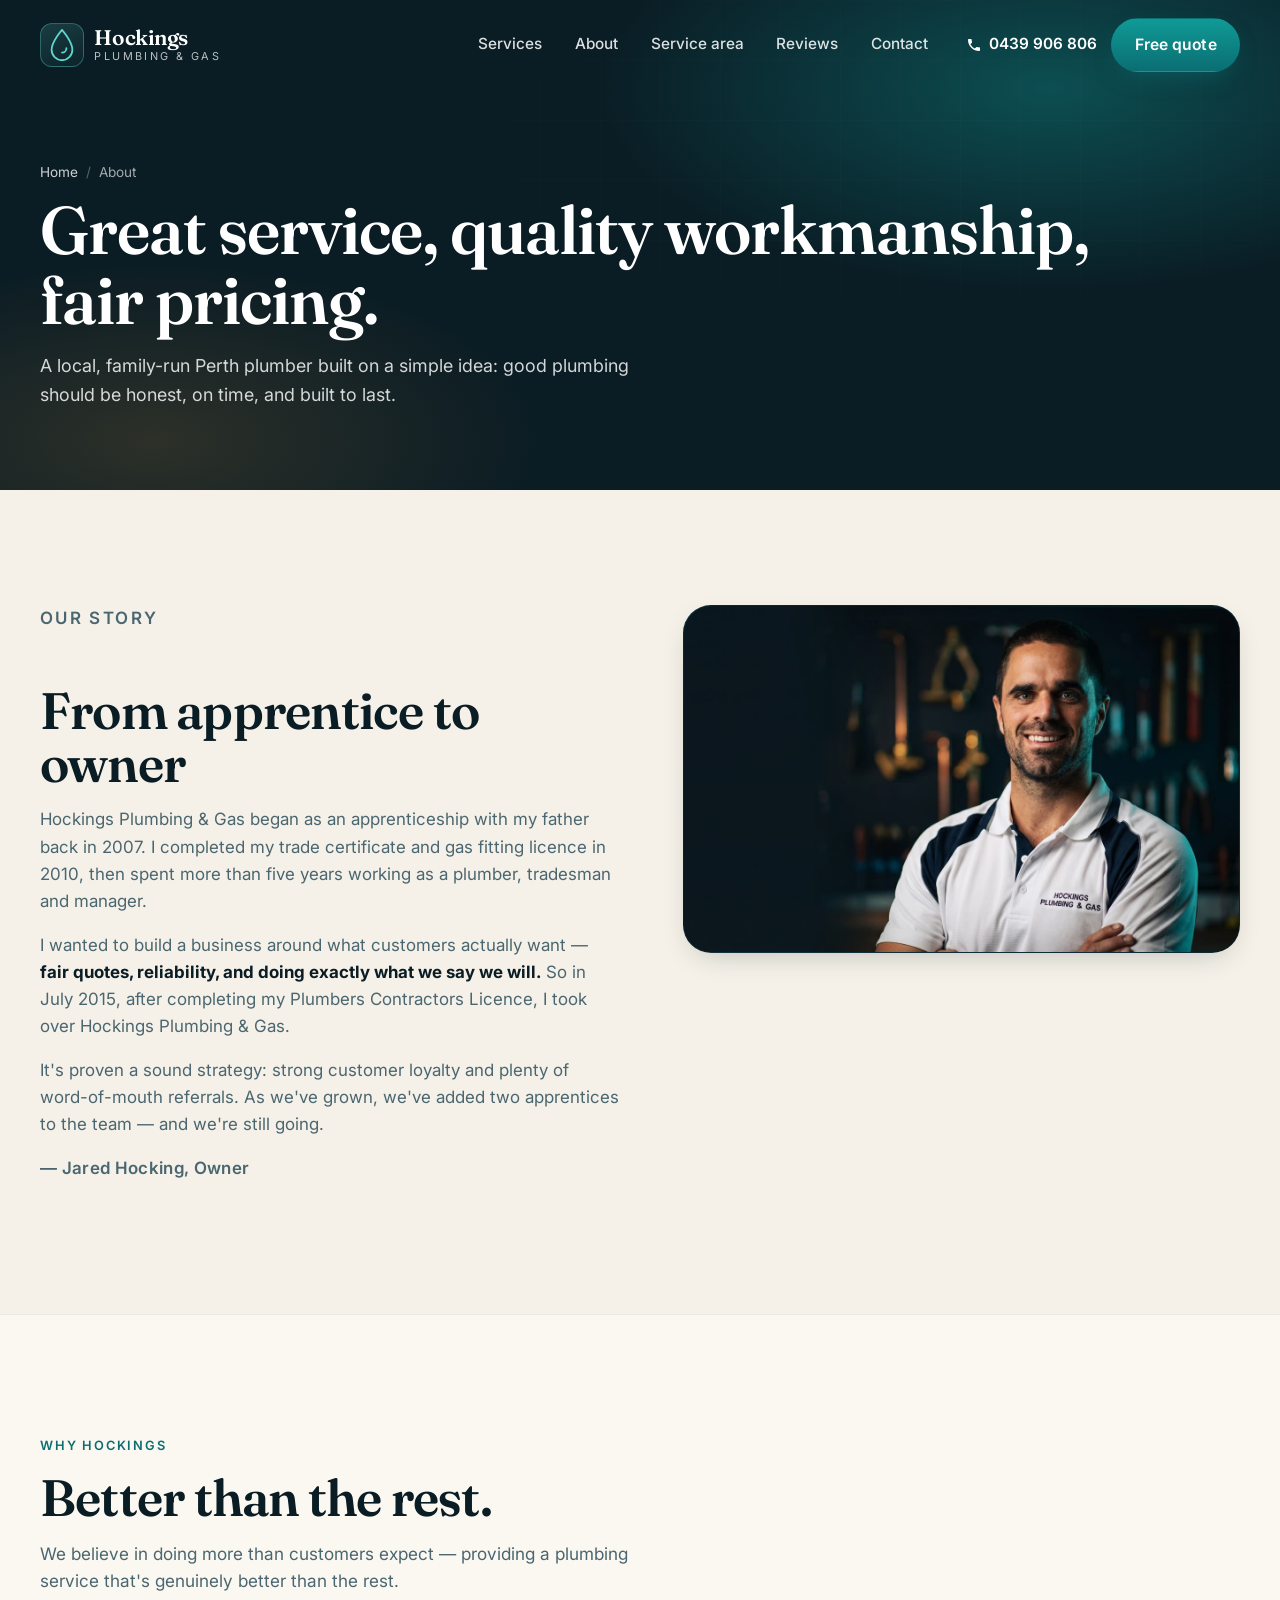
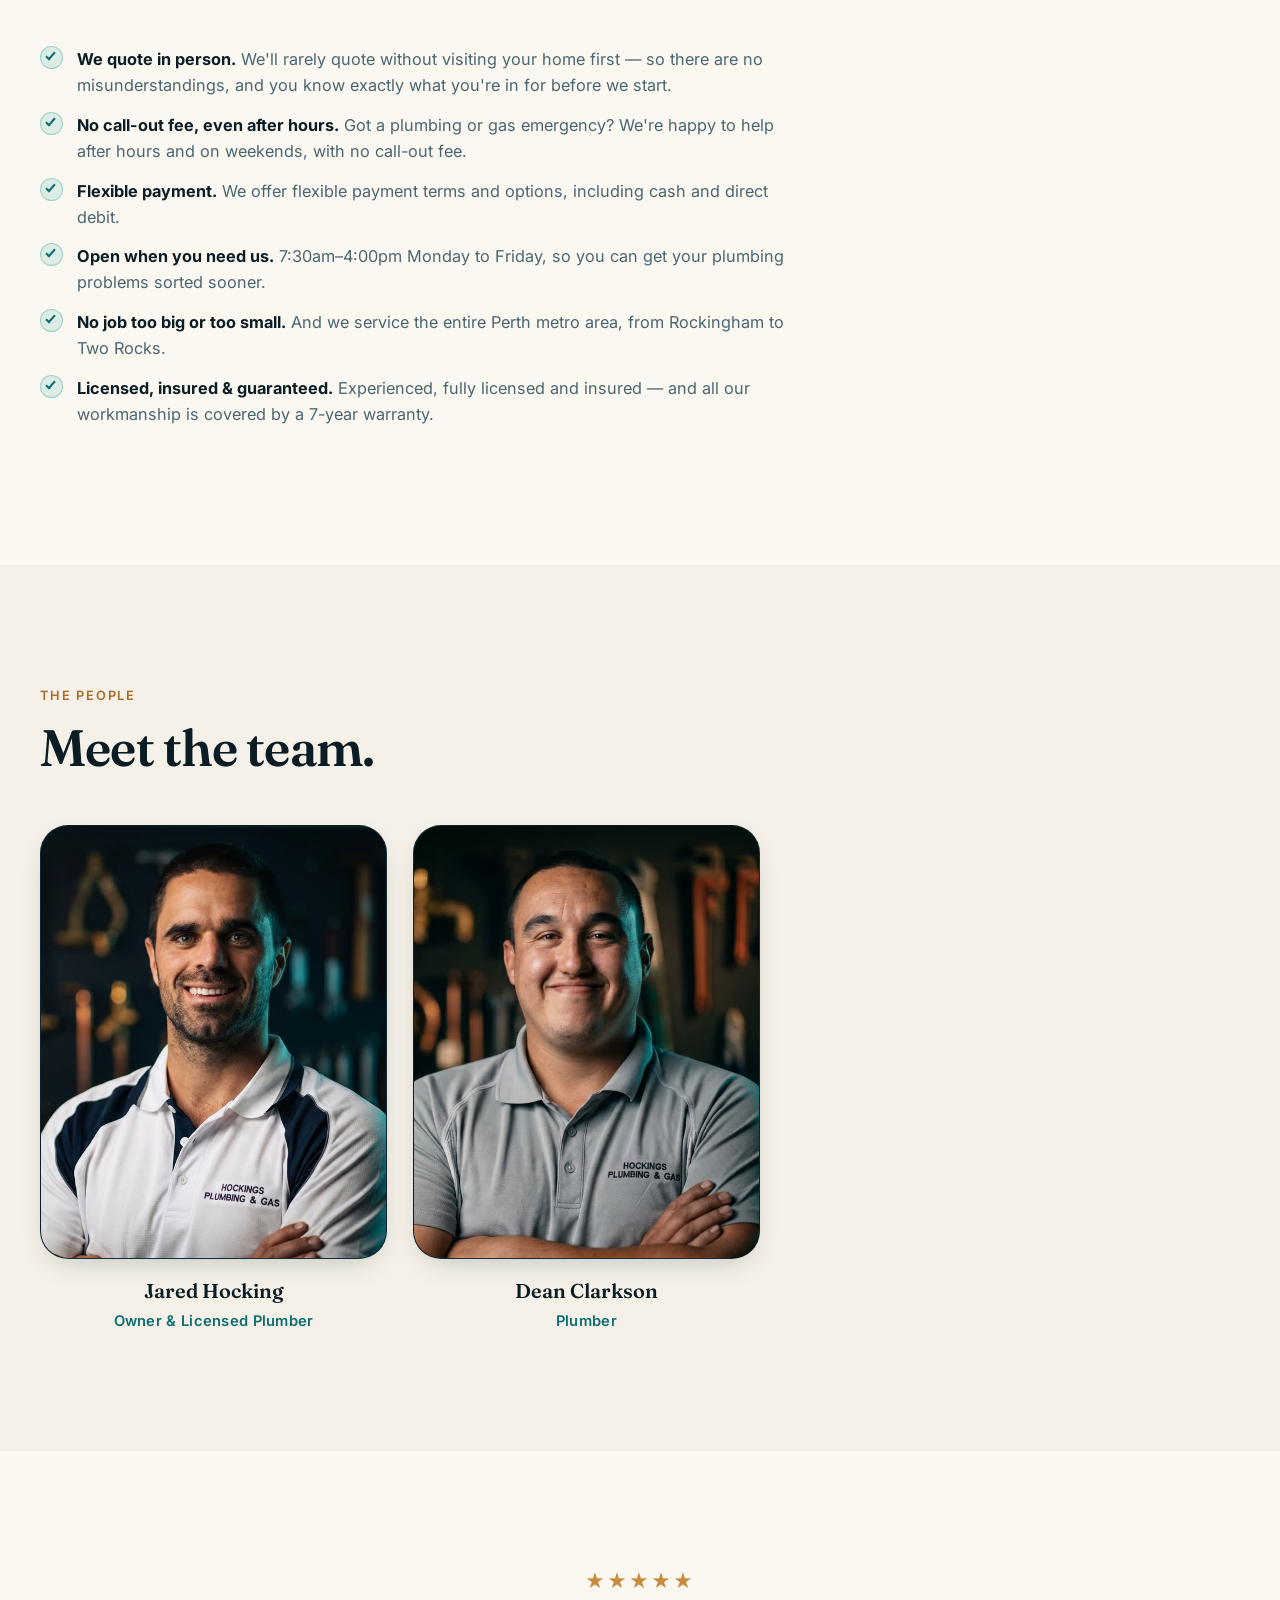
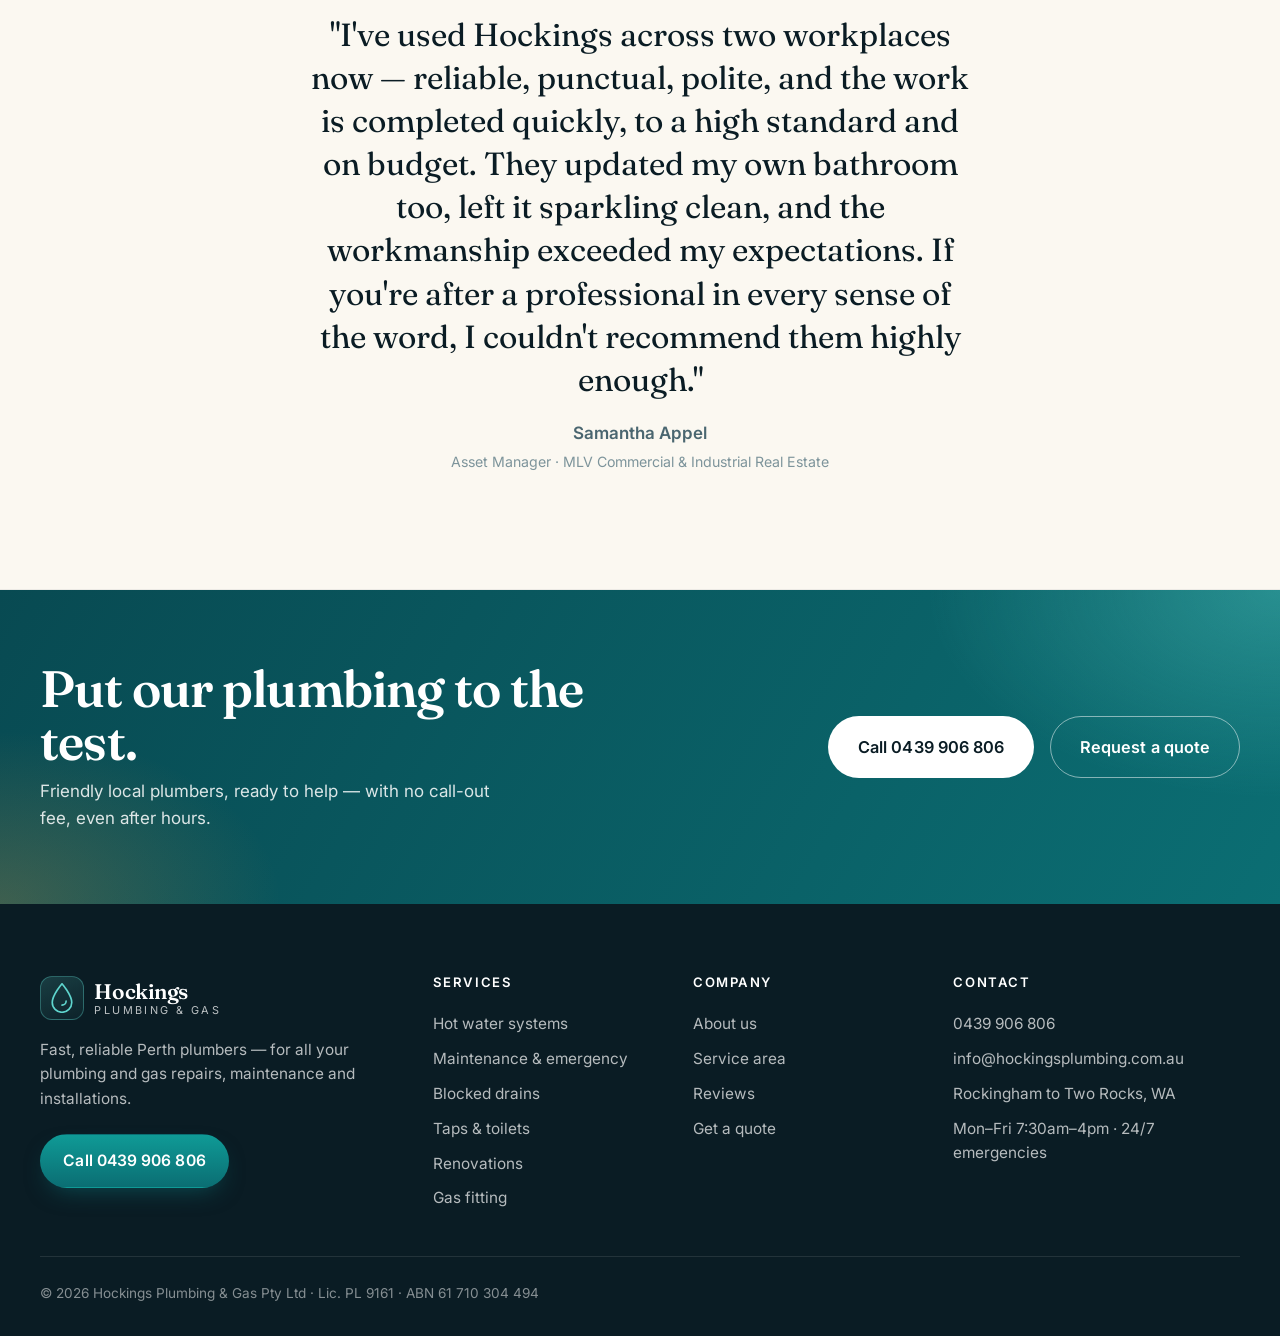
==== about.html @ 45cdb4c6 "Hockings Plumbing & Gas - demo site for client pitch Co-Authored-By: Claude Opus 4.8 (1M context) <n" ====
<!DOCTYPE html>
<html lang="en-AU">
<head>
  <meta charset="UTF-8" />
  <meta name="viewport" content="width=device-width, initial-scale=1.0" />
  <meta name="robots" content="noindex, nofollow" />
  <title>About — Hockings Plumbing &amp; Gas, Perth</title>
  <meta name="description" content="Hockings Plumbing &amp; Gas is a local, family-run Perth plumber. Owner Jared Hocking started as an apprentice in 2007 and took over the business in 2015. Honest, on time, 7-year warranty." />
  <link rel="preconnect" href="https://fonts.googleapis.com" />
  <link rel="preconnect" href="https://fonts.gstatic.com" crossorigin />
  <link href="https://fonts.googleapis.com/css2?family=Fraunces:opsz,wght@9..144,400;9..144,500;9..144,600;9..144,700&family=Inter:wght@400;500;600;700&display=swap" rel="stylesheet" />
  <link rel="stylesheet" href="styles.css" />
</head>
<body>
  <a class="skip-link" href="#main">Skip to content</a>

  <header class="site-header" id="header">
    <div class="container header-inner">
      <a href="index.html" class="brand" aria-label="Hockings Plumbing and Gas — home">
        <span class="brand-mark" aria-hidden="true">
          <svg viewBox="0 0 32 40" width="26" height="32"><path d="M16 1C16 1 3 16 3 26a13 13 0 0 0 26 0C29 16 16 1 16 1Z" fill="none" stroke="currentColor" stroke-width="2.2" stroke-linejoin="round"/><path d="M21.5 24a5.5 5.5 0 0 1-5.5 5.5" fill="none" stroke="currentColor" stroke-width="2.2" stroke-linecap="round"/></svg>
        </span>
        <span class="brand-text"><span class="brand-name">Hockings</span><span class="brand-sub">Plumbing &amp; Gas</span></span>
      </a>
      <nav class="nav" aria-label="Primary">
        <a href="index.html#services">Services</a>
        <a href="about.html">About</a>
        <a href="index.html#area">Service area</a>
        <a href="index.html#reviews">Reviews</a>
        <a href="index.html#contact">Contact</a>
      </nav>
      <div class="header-cta">
        <a class="phone-link" href="tel:+61439906806">
          <svg viewBox="0 0 24 24" width="16" height="16" aria-hidden="true"><path fill="currentColor" d="M6.6 10.8a15.5 15.5 0 0 0 6.6 6.6l2.2-2.2a1 1 0 0 1 1-.25 11.4 11.4 0 0 0 3.6.58 1 1 0 0 1 1 1V20a1 1 0 0 1-1 1A17 17 0 0 1 3 4a1 1 0 0 1 1-1h3.5a1 1 0 0 1 1 1 11.4 11.4 0 0 0 .57 3.6 1 1 0 0 1-.25 1Z"/></svg>
          0439 906 806
        </a>
        <a class="btn btn-primary" href="index.html#contact">Free quote</a>
      </div>
      <button class="nav-toggle" id="navToggle" aria-label="Open menu" aria-expanded="false" aria-controls="mobileNav"><span></span><span></span><span></span></button>
    </div>
    <div class="mobile-nav" id="mobileNav" aria-hidden="true">
      <a href="index.html#services">Services</a>
      <a href="about.html">About</a>
      <a href="index.html#area">Service area</a>
      <a href="index.html#reviews">Reviews</a>
      <a href="index.html#contact">Contact</a>
      <a class="btn btn-primary mobile-quote" href="index.html#contact">Get a free quote</a>
      <a class="phone-link" href="tel:+61439906806">Call 0439 906 806</a>
    </div>
  </header>

  <main id="main">
    <section class="page-hero">
      <div class="container">
        <nav class="breadcrumb" aria-label="Breadcrumb">
          <a href="index.html">Home</a> <i aria-hidden="true">/</i>
          <span>About</span>
        </nav>
        <h1>Great service, quality workmanship, fair&nbsp;pricing.</h1>
        <p>A local, family-run Perth plumber built on a simple idea: good plumbing should be honest, on time, and built to last.</p>
      </div>
    </section>

    <section class="section">
      <div class="container split top">
        <div class="split-copy rich">
          <p class="eyebrow">Our story</p>
          <h2>From apprentice to owner</h2>
          <p>Hockings Plumbing &amp; Gas began as an apprenticeship with my father back in 2007. I completed my trade certificate and gas fitting licence in 2010, then spent more than five years working as a plumber, tradesman and manager.</p>
          <p>I wanted to build a business around what customers actually want — <strong>fair quotes, reliability, and doing exactly what we say we will.</strong> So in July 2015, after completing my Plumbers Contractors Licence, I took over Hockings Plumbing &amp; Gas.</p>
          <p>It's proven a sound strategy: strong customer loyalty and plenty of word-of-mouth referrals. As we've grown, we've added two apprentices to the team — and we're still going.</p>
          <p class="team-role" style="margin-top:.4rem;">— Jared Hocking, Owner</p>
        </div>
        <div class="split-media">
          <div class="photo-frame wide">
            <img class="photo" src="assets/about-jared.jpg" alt="Jared Hocking, owner of Hockings Plumbing and Gas" />
            <div class="photo-ph" aria-hidden="true">
              <svg viewBox="0 0 24 24" width="34" height="34" fill="none" stroke="currentColor" stroke-width="1.4"><rect x="3" y="5" width="18" height="14" rx="2"/><circle cx="8.5" cy="10" r="1.5"/><path d="m21 16-5-5L5 21"/></svg>
              <span>Owner photo</span>
              <code>assets/about-jared.jpg</code>
            </div>
          </div>
        </div>
      </div>
    </section>

    <section class="section tint">
      <div class="container">
        <header class="section-head reveal" data-reveal>
          <p class="eyebrow">Why Hockings</p>
          <h2>Better than the rest.</h2>
          <p class="section-sub">We believe in doing more than customers expect — providing a plumbing service that's genuinely better than the rest.</p>
        </header>
        <ul class="ticks" style="max-width:760px;">
          <li><strong>We quote in person.</strong> We'll rarely quote without visiting your home first — so there are no misunderstandings, and you know exactly what you're in for before we start.</li>
          <li><strong>No call-out fee, even after hours.</strong> Got a plumbing or gas emergency? We're happy to help after hours and on weekends, with no call-out fee.</li>
          <li><strong>Flexible payment.</strong> We offer flexible payment terms and options, including cash and direct debit.</li>
          <li><strong>Open when you need us.</strong> 7:30am–4:00pm Monday to Friday, so you can get your plumbing problems sorted sooner.</li>
          <li><strong>No job too big or too small.</strong> And we service the entire Perth metro area, from Rockingham to Two Rocks.</li>
          <li><strong>Licensed, insured &amp; guaranteed.</strong> Experienced, fully licensed and insured — and all our workmanship is covered by a 7-year warranty.</li>
        </ul>
      </div>
    </section>

    <section class="section">
      <div class="container">
        <header class="section-head reveal" data-reveal>
          <p class="eyebrow eyebrow-dark">The people</p>
          <h2>Meet the team.</h2>
        </header>
        <div class="team-grid">
          <figure class="team-card reveal" data-reveal>
            <div class="photo-frame">
              <img class="photo" src="assets/team-jared.jpg" alt="Jared Hocking, Owner" />
              <div class="photo-ph" aria-hidden="true">
                <svg viewBox="0 0 24 24" width="30" height="30" fill="none" stroke="currentColor" stroke-width="1.4"><circle cx="12" cy="8" r="4"/><path d="M4 21c0-4 4-6 8-6s8 2 8 6"/></svg>
                <code>assets/team-jared.jpg</code>
              </div>
            </div>
            <figcaption>
              <span class="team-name">Jared Hocking</span><br />
              <span class="team-role">Owner &amp; Licensed Plumber</span>
            </figcaption>
          </figure>
          <figure class="team-card reveal" data-reveal>
            <div class="photo-frame">
              <img class="photo" src="assets/team-dean.jpg" alt="Dean Clarkson, Plumber" />
              <div class="photo-ph" aria-hidden="true">
                <svg viewBox="0 0 24 24" width="30" height="30" fill="none" stroke="currentColor" stroke-width="1.4"><circle cx="12" cy="8" r="4"/><path d="M4 21c0-4 4-6 8-6s8 2 8 6"/></svg>
                <code>assets/team-dean.jpg</code>
              </div>
            </div>
            <figcaption>
              <span class="team-name">Dean Clarkson</span><br />
              <span class="team-role">Plumber</span>
            </figcaption>
          </figure>
        </div>
      </div>
    </section>

    <section class="section tint">
      <div class="container">
        <div class="pullquote reveal" data-reveal>
          <span class="stars" aria-hidden="true">★★★★★</span>
          <p>"I've used Hockings across two workplaces now — reliable, punctual, polite, and the work is completed quickly, to a high standard and on budget. They updated my own bathroom too, left it sparkling clean, and the workmanship exceeded my expectations. If you're after a professional in every sense of the word, I couldn't recommend them highly enough."</p>
          <footer>Samantha Appel<small>Asset Manager · MLV Commercial &amp; Industrial Real Estate</small></footer>
        </div>
      </div>
    </section>

    <section class="cta-band" aria-label="Get in touch">
      <div class="container cta-inner">
        <div>
          <h2 class="reveal" data-reveal>Put our plumbing to the test.</h2>
          <p class="reveal" data-reveal>Friendly local plumbers, ready to help — with no call-out fee, even after hours.</p>
        </div>
        <div class="cta-actions reveal" data-reveal>
          <a class="btn btn-light btn-lg" href="tel:+61439906806">Call 0439 906 806</a>
          <a class="btn btn-outline-light btn-lg" href="index.html#contact">Request a quote</a>
        </div>
      </div>
    </section>
  </main>

  <footer class="site-footer">
    <div class="container footer-grid">
      <div class="footer-brand">
        <a href="index.html" class="brand brand-footer" aria-label="Hockings Plumbing and Gas">
          <span class="brand-mark" aria-hidden="true"><svg viewBox="0 0 32 40" width="24" height="30"><path d="M16 1C16 1 3 16 3 26a13 13 0 0 0 26 0C29 16 16 1 16 1Z" fill="none" stroke="currentColor" stroke-width="2.2" stroke-linejoin="round"/><path d="M21.5 24a5.5 5.5 0 0 1-5.5 5.5" fill="none" stroke="currentColor" stroke-width="2.2" stroke-linecap="round"/></svg></span>
          <span class="brand-text"><span class="brand-name">Hockings</span><span class="brand-sub">Plumbing &amp; Gas</span></span>
        </a>
        <p class="footer-tag">Fast, reliable Perth plumbers — for all your plumbing and gas repairs, maintenance and installations.</p>
        <a class="btn btn-primary" href="tel:+61439906806">Call 0439 906 806</a>
      </div>
      <div class="footer-col">
        <h4>Services</h4>
        <a href="hot-water.html">Hot water systems</a>
        <a href="maintenance-emergency.html">Maintenance &amp; emergency</a>
        <a href="drains.html">Blocked drains</a>
        <a href="taps-toilets.html">Taps &amp; toilets</a>
        <a href="renovations.html">Renovations</a>
        <a href="gas-fitting.html">Gas fitting</a>
      </div>
      <div class="footer-col">
        <h4>Company</h4>
        <a href="about.html">About us</a>
        <a href="index.html#area">Service area</a>
        <a href="index.html#reviews">Reviews</a>
        <a href="index.html#contact">Get a quote</a>
      </div>
      <div class="footer-col footer-contact">
        <h4>Contact</h4>
        <a href="tel:+61439906806">0439 906 806</a>
        <a href="mailto:info@hockingsplumbing.com.au">info@hockingsplumbing.com.au</a>
        <span>Rockingham to Two Rocks, WA</span>
        <span>Mon–Fri 7:30am–4pm · 24/7 emergencies</span>
      </div>
    </div>
    <div class="container footer-bottom">
      <span>© <span id="year">2026</span> Hockings Plumbing &amp; Gas Pty Ltd · Lic. PL 9161 · ABN 61 710 304 494</span>    </div>
  </footer>

  <a class="fab-call" href="tel:+61439906806" aria-label="Call Hockings Plumbing">
    <svg viewBox="0 0 24 24" width="22" height="22" aria-hidden="true"><path fill="currentColor" d="M6.6 10.8a15.5 15.5 0 0 0 6.6 6.6l2.2-2.2a1 1 0 0 1 1-.25 11.4 11.4 0 0 0 3.6.58 1 1 0 0 1 1 1V20a1 1 0 0 1-1 1A17 17 0 0 1 3 4a1 1 0 0 1 1-1h3.5a1 1 0 0 1 1 1 11.4 11.4 0 0 0 .57 3.6 1 1 0 0 1-.25 1Z"/></svg>
  </a>

  <script src="script.js"></script>
</body>
</html>
---- styles.css ----
/* =========================================================
   Hockings Plumbing & Gas — concept site
   Palette: deep teal (water) + warm copper (gas/warmth) on warm paper
   ========================================================= */

:root {
  /* colour */
  --ink:        #0a1c24;
  --ink-soft:   #0f2a35;
  --ink-2:      #123542;
  --paper:      #f5f1e8;
  --paper-2:    #fbf8f1;
  --white:      #ffffff;

  --teal:       #0f9a96;
  --teal-deep:  #0b6e73;
  --teal-dark:  #084a52;
  --aqua:       #5fd6ce;
  --aqua-soft:  #a8ece5;

  --copper:     #c98b3c;
  --copper-deep:#a86c28;
  --copper-soft:#e7c08a;

  --text:       #16323c;
  --text-soft:  #4a6670;
  --text-faint: #7d949b;
  --line:       rgba(10, 28, 36, 0.10);
  --line-soft:  rgba(10, 28, 36, 0.06);

  /* type */
  --display: "Fraunces", Georgia, "Times New Roman", serif;
  --sans: "Inter", system-ui, -apple-system, "Segoe UI", Roboto, sans-serif;

  /* layout */
  --container: 1200px;
  --radius: 18px;
  --radius-lg: 28px;
  --radius-sm: 12px;

  /* shadows */
  --shadow-sm: 0 1px 2px rgba(10,28,36,.06), 0 4px 14px rgba(10,28,36,.05);
  --shadow:    0 10px 30px -12px rgba(10,28,36,.28);
  --shadow-lg: 0 30px 70px -28px rgba(10,28,36,.45);

  --ease: cubic-bezier(.22, 1, .36, 1);
}

/* ---------- reset ---------- */
*,*::before,*::after { box-sizing: border-box; }
* { margin: 0; }
html { scroll-behavior: smooth; -webkit-text-size-adjust: 100%; }
@media (prefers-reduced-motion: reduce) {
  html { scroll-behavior: auto; }
  *,*::before,*::after { animation-duration: .001ms !important; animation-iteration-count: 1 !important; transition-duration: .001ms !important; }
}

body {
  font-family: var(--sans);
  color: var(--text);
  background: var(--paper);
  line-height: 1.6;
  font-size: 17px;
  -webkit-font-smoothing: antialiased;
  text-rendering: optimizeLegibility;
  overflow-x: hidden;
}

img, svg, video { display: block; max-width: 100%; }
a { color: inherit; text-decoration: none; }
button { font: inherit; cursor: pointer; }
ul, ol { list-style: none; padding: 0; }

.container { width: min(100% - 2.5rem, var(--container)); margin-inline: auto; }

/* ---------- typography ---------- */
h1, h2, h3, h4 { font-family: var(--display); font-weight: 600; line-height: 1.04; letter-spacing: -0.015em; color: var(--ink); }
h1 { font-size: clamp(2.6rem, 6.4vw, 5rem); font-weight: 600; }
h2 { font-size: clamp(2rem, 4vw, 3.2rem); }
h3 { font-size: 1.3rem; letter-spacing: -.01em; }

.accent { color: var(--teal-deep); font-style: italic; }
.eyebrow {
  display: inline-flex; align-items: center; gap: .55rem;
  font-family: var(--sans); font-weight: 600; font-size: .8rem;
  letter-spacing: .14em; text-transform: uppercase;
  color: var(--teal-deep);
}
.eyebrow-dark { color: var(--copper-deep); }

.section-sub { color: var(--text-soft); font-size: 1.075rem; max-width: 56ch; }

.skip-link {
  position: absolute; left: -999px; top: 0; z-index: 200;
  background: var(--ink); color: #fff; padding: .7rem 1.1rem; border-radius: 0 0 10px 0;
}
.skip-link:focus { left: 0; }

/* ---------- buttons ---------- */
.btn {
  --btn-bg: var(--teal-deep);
  display: inline-flex; align-items: center; justify-content: center; gap: .55rem;
  padding: .85rem 1.4rem; border-radius: 999px;
  font-weight: 600; font-size: .98rem; letter-spacing: .005em;
  border: 1px solid transparent; cursor: pointer;
  transition: transform .35s var(--ease), box-shadow .35s var(--ease), background .25s, color .25s;
  white-space: nowrap;
}
.btn svg { transition: transform .35s var(--ease); }
.btn-lg { padding: 1.05rem 1.8rem; font-size: 1.02rem; }
.btn-block { width: 100%; }

.btn-primary {
  background: linear-gradient(180deg, var(--teal) 0%, var(--teal-deep) 100%);
  color: #fff; box-shadow: 0 10px 24px -10px rgba(11,110,115,.65);
}
.btn-primary:hover { transform: translateY(-2px); box-shadow: 0 18px 32px -12px rgba(11,110,115,.7); }
.btn-primary:hover svg { transform: translateX(3px); }

.btn-ghost { background: rgba(255,255,255,.08); color: #fff; border-color: rgba(255,255,255,.28); backdrop-filter: blur(8px); }
.btn-ghost:hover { background: rgba(255,255,255,.16); transform: translateY(-2px); }

.btn-light { background: #fff; color: var(--ink); }
.btn-light:hover { transform: translateY(-2px); box-shadow: var(--shadow); }
.btn-outline-light { background: transparent; color: #fff; border-color: rgba(255,255,255,.5); }
.btn-outline-light:hover { background: rgba(255,255,255,.12); transform: translateY(-2px); }

.btn-text { background: transparent; color: var(--teal-deep); padding-inline: .4rem; }
.btn-text:hover { color: var(--ink); }

/* ===================== HEADER ===================== */
.site-header {
  position: fixed; inset: 0 0 auto 0; z-index: 100;
  padding: 1.1rem 0;
  transition: padding .4s var(--ease), background .4s var(--ease), box-shadow .4s var(--ease), border-color .4s;
  border-bottom: 1px solid transparent;
}
.site-header.scrolled {
  padding: .6rem 0;
  background: rgba(245,241,232,.82);
  backdrop-filter: saturate(160%) blur(14px);
  box-shadow: 0 1px 0 rgba(10,28,36,.06), 0 12px 30px -20px rgba(10,28,36,.4);
  border-bottom-color: var(--line-soft);
}
.header-inner { display: flex; align-items: center; gap: 1.5rem; }

.brand { display: inline-flex; align-items: center; gap: .65rem; color: #fff; }
.scrolled .brand, .area .brand, .reviews .brand { color: var(--ink); }
.site-header:not(.scrolled) .brand { color: #fff; }
.brand-mark {
  display: grid; place-items: center; width: 44px; height: 44px;
  border-radius: 12px; color: var(--aqua);
  background: linear-gradient(160deg, rgba(95,214,206,.18), rgba(95,214,206,.04));
  border: 1px solid rgba(95,214,206,.35);
}
.scrolled .brand-mark { color: var(--teal-deep); background: linear-gradient(160deg, rgba(15,154,150,.14), rgba(15,154,150,.03)); border-color: rgba(15,154,150,.3); }
.brand-text { display: flex; flex-direction: column; line-height: 1; }
.brand-name { font-family: var(--display); font-weight: 600; font-size: 1.32rem; letter-spacing: -.02em; }
.brand-sub { font-size: .68rem; letter-spacing: .22em; text-transform: uppercase; opacity: .72; margin-top: .18rem; }

.nav { display: flex; gap: .35rem; margin-left: auto; }
.nav a {
  position: relative; padding: .5rem .85rem; border-radius: 999px;
  font-weight: 500; font-size: .96rem; color: rgba(255,255,255,.86);
  transition: color .25s, background .25s;
}
.scrolled .nav a { color: var(--text-soft); }
.nav a:hover { color: #fff; background: rgba(255,255,255,.1); }
.scrolled .nav a:hover { color: var(--ink); background: rgba(10,28,36,.05); }

.header-cta { display: flex; align-items: center; gap: .9rem; }
.phone-link {
  display: inline-flex; align-items: center; gap: .45rem;
  font-weight: 600; font-size: .96rem; color: #fff;
}
.scrolled .phone-link { color: var(--ink); }
.phone-link:hover { color: var(--aqua); }
.scrolled .phone-link:hover { color: var(--teal-deep); }

/* mobile nav */
.nav-toggle { display: none; flex-direction: column; gap: 5px; background: none; border: 0; padding: 8px; }
.nav-toggle span { width: 26px; height: 2px; background: #fff; border-radius: 2px; transition: transform .3s var(--ease), opacity .3s; }
.scrolled .nav-toggle span { background: var(--ink); }
.nav-toggle[aria-expanded="true"] span:nth-child(1) { transform: translateY(7px) rotate(45deg); }
.nav-toggle[aria-expanded="true"] span:nth-child(2) { opacity: 0; }
.nav-toggle[aria-expanded="true"] span:nth-child(3) { transform: translateY(-7px) rotate(-45deg); }

.mobile-nav {
  position: fixed; inset: 0 0 auto 0; top: 100%; z-index: 99;
  background: var(--paper-2); padding: 1.2rem 1.25rem 2rem;
  display: flex; flex-direction: column; gap: .35rem;
  transform: translateY(-12px); opacity: 0; visibility: hidden;
  box-shadow: var(--shadow); border-bottom: 1px solid var(--line);
  transition: opacity .3s var(--ease), transform .3s var(--ease), visibility .3s;
}
.mobile-nav.open { opacity: 1; visibility: visible; transform: translateY(0); }
.mobile-nav a { padding: .85rem .4rem; font-weight: 600; font-size: 1.1rem; border-bottom: 1px solid var(--line-soft); }
.mobile-nav .mobile-quote { margin-top: .8rem; border-bottom: 0; color: #fff; }
.mobile-nav .phone-link { color: var(--teal-deep); border-bottom: 0; }

/* ===================== HERO ===================== */
.hero {
  position: relative; min-height: 100svh; display: flex; align-items: flex-end;
  padding: 8rem 0 4.5rem; overflow: hidden; isolation: isolate;
  background: var(--ink);
}
.hero-media { position: absolute; inset: 0; z-index: -2; }
.hero-video { position: absolute; inset: 0; width: 100%; height: 100%; object-fit: cover; opacity: 0; transition: opacity .8s ease; }

/* once the real video loads, reveal it and fade out the decorative fallback */
.hero-media.has-video .hero-video { opacity: 1; }
.hero-media.has-video .hero-aurora,
.hero-media.has-video .hero-grid,
.hero-media.has-video .bubbles { opacity: 0; transition: opacity .8s ease; pointer-events: none; }

/* animated aurora water background (fallback until 3D video added) */
.hero-aurora {
  position: absolute; inset: -20%;
  background:
    radial-gradient(50% 55% at 18% 28%, rgba(15,154,150,.55), transparent 60%),
    radial-gradient(45% 50% at 82% 22%, rgba(95,214,206,.32), transparent 60%),
    radial-gradient(60% 60% at 70% 85%, rgba(201,139,60,.22), transparent 60%),
    radial-gradient(50% 60% at 30% 80%, rgba(8,74,82,.85), transparent 70%);
  filter: blur(20px) saturate(120%);
  animation: aurora 18s ease-in-out infinite alternate;
}
@keyframes aurora {
  0%   { transform: translate3d(0,0,0) scale(1); }
  50%  { transform: translate3d(2%, -2%, 0) scale(1.08); }
  100% { transform: translate3d(-2%, 2%, 0) scale(1.04); }
}
.hero-grid {
  position: absolute; inset: 0; opacity: .25;
  background-image:
    linear-gradient(rgba(255,255,255,.06) 1px, transparent 1px),
    linear-gradient(90deg, rgba(255,255,255,.06) 1px, transparent 1px);
  background-size: 64px 64px;
  mask-image: radial-gradient(70% 70% at 50% 40%, #000 30%, transparent 80%);
}
/* scrim: dark at lower-left where the text sits, clear top-right so the video reads */
.hero-scrim {
  position: absolute; inset: 0; z-index: -1;
  background:
    linear-gradient(90deg, rgba(7,20,26,.9) 0%, rgba(7,20,26,.55) 30%, rgba(7,20,26,.08) 58%, rgba(7,20,26,0) 100%),
    linear-gradient(0deg, rgba(7,20,26,.92) 0%, rgba(7,20,26,.3) 38%, rgba(7,20,26,0) 72%);
}

/* floating bubbles */
.bubbles { position: absolute; inset: 0; overflow: hidden; }
.bubbles span {
  position: absolute; bottom: -8%;
  width: 14px; height: 14px; border-radius: 50%;
  background: radial-gradient(circle at 30% 30%, rgba(255,255,255,.5), rgba(168,236,229,.12));
  border: 1px solid rgba(255,255,255,.15);
  animation: rise linear infinite;
}
.bubbles span:nth-child(1){ left:8%;  width:10px;height:10px; animation-duration:16s; animation-delay:0s; }
.bubbles span:nth-child(2){ left:20%; width:22px;height:22px; animation-duration:22s; animation-delay:3s; }
.bubbles span:nth-child(3){ left:33%; width:8px; height:8px;  animation-duration:14s; animation-delay:6s; }
.bubbles span:nth-child(4){ left:46%; width:16px;height:16px; animation-duration:20s; animation-delay:1s; }
.bubbles span:nth-child(5){ left:58%; width:11px;height:11px; animation-duration:18s; animation-delay:5s; }
.bubbles span:nth-child(6){ left:67%; width:26px;height:26px; animation-duration:26s; animation-delay:2s; }
.bubbles span:nth-child(7){ left:76%; width:9px; height:9px;  animation-duration:15s; animation-delay:7s; }
.bubbles span:nth-child(8){ left:85%; width:18px;height:18px; animation-duration:21s; animation-delay:4s; }
.bubbles span:nth-child(9){ left:92%; width:12px;height:12px; animation-duration:17s; animation-delay:9s; }
.bubbles span:nth-child(10){left:50%; width:7px; height:7px;  animation-duration:13s; animation-delay:8s; }
@keyframes rise {
  0%   { transform: translateY(0) translateX(0); opacity: 0; }
  10%  { opacity: .8; }
  90%  { opacity: .5; }
  100% { transform: translateY(-112vh) translateX(28px); opacity: 0; }
}

.hero-inner {
  position: relative; display: block;
  width: min(100% - 2.5rem, var(--container)); margin-inline: auto;
}
.hero-copy { color: #fff; max-width: 44ch; }
.hero .eyebrow { color: var(--aqua); }
.hero h1 { color: #fff; margin: 1.1rem 0 1.4rem; font-size: clamp(3rem, 8vw, 6rem); }
.hero-accent {
  background: linear-gradient(92deg, var(--aqua) 8%, var(--copper-soft) 92%);
  -webkit-background-clip: text; background-clip: text;
  -webkit-text-fill-color: transparent; color: transparent;
}
.hero h1 .ink-underline { position: relative; white-space: nowrap; }
.hero h1 .ink-underline::after {
  content: ""; position: absolute; left: 0; right: 0; bottom: .08em; height: .16em;
  background: linear-gradient(90deg, var(--aqua), var(--copper-soft));
  border-radius: 2px; transform: scaleX(0); transform-origin: left; animation: underline 1s var(--ease) .6s forwards;
}
@keyframes underline { to { transform: scaleX(1); } }
.hero-lede { color: rgba(255,255,255,.82); font-size: 1.12rem; max-width: 46ch; }

.hero-actions { display: flex; flex-wrap: wrap; gap: .9rem; margin: 2rem 0 1.8rem; }
.hero-trust { display: flex; flex-wrap: wrap; gap: 1.6rem; color: rgba(255,255,255,.78); font-size: .92rem; }
.hero-trust li strong { color: #fff; font-family: var(--display); font-size: 1.15rem; margin-right: .25rem; }
.hero-trust li { position: relative; }
.hero-trust li:not(:last-child)::after { content: ""; position: absolute; right: -.85rem; top: 50%; width: 1px; height: 60%; background: rgba(255,255,255,.2); transform: translateY(-50%); }

.pulse-dot { width: 9px; height: 9px; border-radius: 50%; background: var(--aqua); box-shadow: 0 0 0 0 rgba(95,214,206,.7); animation: pulse 2s infinite; }
@keyframes pulse { 0%{box-shadow:0 0 0 0 rgba(95,214,206,.6);} 70%{box-shadow:0 0 0 10px rgba(95,214,206,0);} 100%{box-shadow:0 0 0 0 rgba(95,214,206,0);} }

/* glass availability card */
.hero-card {
  background: rgba(255,255,255,.09); border: 1px solid rgba(255,255,255,.22);
  backdrop-filter: blur(16px) saturate(140%); -webkit-backdrop-filter: blur(16px) saturate(140%);
  border-radius: var(--radius-lg); padding: 1.6rem; color: #fff;
  box-shadow: var(--shadow-lg);
}
.hero-card-top { display: flex; align-items: center; justify-content: space-between; margin-bottom: 1.1rem; }
.live-badge { display: inline-flex; align-items: center; gap: .5rem; font-size: .82rem; font-weight: 600; letter-spacing: .04em; padding: .35rem .7rem; border-radius: 999px; background: rgba(95,214,206,.16); border: 1px solid rgba(95,214,206,.4); }
.hero-card-rating { font-weight: 700; font-size: 1rem; }
.hero-card-rating .stars { color: var(--copper-soft); margin-right: .3rem; letter-spacing: 1px; }
.hero-card-quote { font-family: var(--display); font-size: 1.18rem; line-height: 1.35; margin-bottom: .6rem; }
.hero-card-author { font-size: .85rem; color: rgba(255,255,255,.7); margin-bottom: 1.3rem; }
.hero-card-row { display: grid; grid-template-columns: repeat(3,1fr); gap: .5rem; padding-top: 1.1rem; border-top: 1px solid rgba(255,255,255,.18); }
.hero-card-row > div { text-align: center; }
.hcr-num { display: block; font-family: var(--display); font-weight: 600; font-size: 1.5rem; color: var(--aqua); }
.hcr-label { font-size: .72rem; color: rgba(255,255,255,.65); letter-spacing: .02em; }

.scroll-hint { position: absolute; bottom: 1.7rem; left: 50%; transform: translateX(-50%); width: 26px; height: 42px; border: 2px solid rgba(255,255,255,.4); border-radius: 14px; display: grid; place-items: start center; padding-top: 7px; z-index: 2; }
.scroll-hint span { width: 4px; height: 8px; border-radius: 2px; background: #fff; animation: scrolldot 1.8s var(--ease) infinite; }
@keyframes scrolldot { 0%{opacity:0;transform:translateY(0);} 30%{opacity:1;} 80%{opacity:0;transform:translateY(12px);} 100%{opacity:0;} }

/* ===================== TRUST MARQUEE ===================== */
.trust-strip { background: var(--ink-soft); color: rgba(255,255,255,.85); padding: 1.05rem 0; overflow: hidden; }
.marquee { display: flex; width: 100%; }
.marquee-track { display: flex; align-items: center; gap: 1.4rem; white-space: nowrap; animation: marquee 38s linear infinite; }
.marquee-track span { font-weight: 600; font-size: .92rem; letter-spacing: .04em; text-transform: uppercase; }
.marquee-track i { color: var(--aqua); font-style: normal; }
@keyframes marquee { from { transform: translateX(0); } to { transform: translateX(-50%); } }

/* ===================== STATS ===================== */
.stats { background: var(--paper-2); border-bottom: 1px solid var(--line-soft); }
.stats-grid { display: grid; grid-template-columns: repeat(4,1fr); gap: 1.5rem; padding: 3.5rem 0; }
.stat { text-align: center; position: relative; }
.stat:not(:last-child)::after { content: ""; position: absolute; right: 0; top: 15%; height: 70%; width: 1px; background: var(--line); }
.stat-num { display: block; font-family: var(--display); font-weight: 600; font-size: clamp(2.4rem, 5vw, 3.4rem); color: var(--teal-deep); line-height: 1; }
.stat-label { display: block; margin-top: .5rem; font-size: .92rem; color: var(--text-soft); font-weight: 500; }

/* ===================== SECTION SHELL ===================== */
.section { padding: clamp(4.5rem, 9vw, 8rem) 0; }
.section-head { max-width: 62ch; margin-bottom: 3.2rem; }
.section-head h2 { margin: .8rem 0 1rem; }

/* ===================== SERVICES ===================== */
.services { background: var(--paper); }
.card-grid { display: grid; grid-template-columns: repeat(3, 1fr); gap: 1.4rem; }
.service-card {
  position: relative; background: var(--white); border: 1px solid var(--line-soft);
  border-radius: var(--radius); padding: 2rem 1.8rem 1.9rem;
  box-shadow: var(--shadow-sm); overflow: hidden;
  transition: transform .4s var(--ease), box-shadow .4s var(--ease), border-color .4s;
}
.service-card::before {
  content: ""; position: absolute; inset: 0 0 auto 0; height: 3px;
  background: linear-gradient(90deg, var(--teal), var(--aqua));
  transform: scaleX(0); transform-origin: left; transition: transform .45s var(--ease);
}
.service-card:hover { transform: translateY(-6px); box-shadow: var(--shadow-lg); border-color: transparent; }
.service-card:hover::before { transform: scaleX(1); }
.service-icon {
  display: grid; place-items: center; width: 60px; height: 60px; border-radius: 16px;
  color: var(--teal-deep); margin-bottom: 1.2rem;
  background: linear-gradient(160deg, rgba(15,154,150,.12), rgba(95,214,206,.06));
  border: 1px solid rgba(15,154,150,.16);
  transition: transform .4s var(--ease), color .4s, background .4s;
}
.service-card:hover .service-icon { transform: scale(1.1) rotate(-4deg); }
.service-card h3 { margin-bottom: .55rem; }
.service-card p { color: var(--text-soft); font-size: .98rem; }
.service-more { display: inline-flex; align-items: center; gap: .4rem; margin-top: 1.1rem; font-weight: 600; font-size: .92rem; color: var(--teal-deep); }
.service-more svg { transition: transform .35s var(--ease); }
.service-card:hover .service-more { color: var(--copper-deep); }
.service-card:hover .service-more svg { transform: translateX(4px); }
.services-foot { text-align: center; margin-top: 2.6rem; color: var(--text-soft); }
.services-foot a { color: var(--teal-deep); font-weight: 600; border-bottom: 1px solid currentColor; }

/* ===================== WHY US ===================== */
.why { background: linear-gradient(180deg, var(--paper-2), var(--paper)); }
.why-grid { display: grid; grid-template-columns: 1.05fr .95fr; gap: clamp(2.5rem, 6vw, 5rem); align-items: center; }
.why-copy h2 { margin: .9rem 0 1.1rem; }
.why-list { display: grid; gap: 1.1rem; margin: 2rem 0; }
.why-list li { display: flex; gap: .9rem; align-items: flex-start; }
.why-list strong { color: var(--ink); }
.why-list div { color: var(--text-soft); font-size: 1rem; }
.why-check { flex: none; width: 26px; height: 26px; border-radius: 50%; margin-top: 2px; background: var(--teal-deep); position: relative; box-shadow: 0 6px 14px -6px rgba(11,110,115,.7); }
.why-check::after { content: ""; position: absolute; left: 8px; top: 7px; width: 6px; height: 11px; border: 2px solid #fff; border-top: 0; border-left: 0; transform: rotate(42deg); }
.why-actions { display: flex; flex-wrap: wrap; gap: 1rem; align-items: center; }

.why-media { display: flex; flex-direction: column; align-items: center; gap: 1.6rem; text-align: center; }
.seal {
  --s: clamp(220px, 32vw, 300px); width: var(--s); height: var(--s);
  display: grid; place-items: center; color: var(--copper-deep);
  background:
    radial-gradient(circle at 50% 40%, rgba(231,192,138,.35), transparent 62%),
    conic-gradient(from 0deg, rgba(201,139,60,.1), rgba(15,154,150,.08), rgba(201,139,60,.1));
  border-radius: 50%;
  box-shadow: var(--shadow-lg), inset 0 0 40px rgba(201,139,60,.12);
}
.seal svg { width: 86%; height: 86%; animation: spin 40s linear infinite; }
@keyframes spin { to { transform: rotate(360deg); } }
.seal-text { font-family: var(--sans); font-size: 11px; font-weight: 700; letter-spacing: .14em; }
.seal-num { font-family: var(--display); font-size: 56px; font-weight: 700; }
.seal-yr { font-family: var(--sans); font-size: 13px; font-weight: 700; letter-spacing: .3em; }
.seal-yr2 { font-family: var(--sans); font-size: 11px; font-weight: 600; letter-spacing: .22em; }
.why-media figcaption { max-width: 38ch; color: var(--text-soft); }
.why-media figcaption strong { display: block; color: var(--ink); font-family: var(--display); font-size: 1.2rem; margin-bottom: .35rem; }

/* counter-rotate the text so the seal text doesn't spin with it would be complex;
   keep gentle spin only on decorative ring — acceptable for concept */

/* ===================== PROCESS ===================== */
.process { background: var(--ink); color: #fff; position: relative; overflow: hidden; }
.process::before { content: ""; position: absolute; inset: 0; background: radial-gradient(60% 60% at 80% 0%, rgba(15,154,150,.18), transparent 60%); }
.process .section-head { position: relative; }
.process h2 { color: #fff; }
.process .eyebrow-dark { color: var(--copper-soft); }
.steps { position: relative; display: grid; grid-template-columns: repeat(4,1fr); gap: 1.6rem; }
.step { position: relative; padding-top: 1.6rem; }
.step-num { font-family: var(--display); font-size: 1.05rem; font-weight: 600; color: var(--ink); background: linear-gradient(180deg, var(--aqua), var(--teal)); width: 46px; height: 46px; border-radius: 14px; display: grid; place-items: center; margin-bottom: 1.1rem; box-shadow: 0 12px 24px -10px rgba(95,214,206,.5); }
.step h3 { color: #fff; margin-bottom: .5rem; }
.step p { color: rgba(255,255,255,.72); font-size: .96rem; }
.step:not(:last-child)::after { content: ""; position: absolute; top: 1.6rem; left: 58px; right: -.8rem; height: 1px; background: linear-gradient(90deg, rgba(95,214,206,.5), transparent); }

/* ===================== SERVICE AREA ===================== */
.area { background: var(--paper); }
.area-grid { display: grid; grid-template-columns: 1fr .85fr; gap: clamp(2.5rem,6vw,5rem); align-items: center; }
.area-copy h2 { margin: .9rem 0 1rem; }
.suburb-list { display: grid; grid-template-columns: repeat(3,1fr); gap: .6rem .8rem; margin: 1.8rem 0 2rem; max-width: 460px; }
.suburb-list li { display: flex; align-items: center; gap: .5rem; color: var(--text); font-weight: 500; font-size: .96rem; }
.suburb-list li::before { content: ""; width: 7px; height: 7px; border-radius: 50%; background: var(--copper); flex: none; }

.area-map { position: relative; border-radius: var(--radius-lg); overflow: hidden; box-shadow: var(--shadow-lg); border: 1px solid var(--line); }
.area-map svg { display: block; }
.coast-line { animation: dash 30s linear infinite; }
@keyframes dash { to { stroke-dashoffset: -200; } }
.map-pins .pin { fill: var(--aqua); }
.map-pins .pin-hq { fill: var(--copper-soft); }
.map-pins .pin-ring { fill: none; stroke: var(--aqua); stroke-width: 2; transform-box: fill-box; transform-origin: center; animation: ping 2.6s ease-out infinite; }
.map-pins g:nth-child(2) .pin-ring { animation-delay: .5s; }
.map-pins g:nth-child(3) .pin-ring { animation-delay: 1s; stroke: var(--copper-soft); }
.map-pins g:nth-child(4) .pin-ring { animation-delay: 1.5s; }
.map-pins g:nth-child(5) .pin-ring { animation-delay: 2s; }
@keyframes ping { 0%{ transform: scale(1); opacity:.9; } 80%,100%{ transform: scale(3.4); opacity:0; } }
.map-label { font-family: var(--sans); font-size: 12px; font-weight: 600; fill: rgba(255,255,255,.92); letter-spacing: .03em; }
.map-label-hq { fill: var(--copper-soft); font-weight: 700; }
.area-map figcaption { position: absolute; bottom: 0; left: 0; right: 0; padding: .8rem 1.2rem; background: linear-gradient(180deg, transparent, rgba(10,28,36,.55)); color: rgba(255,255,255,.9); font-size: .85rem; }

/* ===================== REVIEWS ===================== */
.reviews { background: linear-gradient(180deg, var(--paper-2), var(--paper)); }
.reviews .section-head { margin-inline: auto; text-align: center; }
.review-grid { display: grid; grid-template-columns: repeat(3,1fr); gap: 1.3rem; align-items: start; }
.review-who { display: flex; flex-direction: column; line-height: 1.25; }
.review-who small { font-weight: 400; font-size: .78rem; color: var(--text-faint); margin-top: .15rem; }
.review-card {
  background: var(--white); border: 1px solid var(--line-soft); border-radius: var(--radius);
  padding: 1.7rem; box-shadow: var(--shadow-sm);
  transition: transform .35s var(--ease), box-shadow .35s var(--ease);
}
.review-card:hover { transform: translateY(-4px); box-shadow: var(--shadow); }
.stars { color: var(--copper); letter-spacing: 2px; font-size: 1rem; }
.review-card p { font-family: var(--display); font-size: 1.12rem; line-height: 1.42; color: var(--ink); margin: .8rem 0 1.2rem; }
.review-card footer { display: flex; align-items: center; gap: .65rem; font-weight: 600; color: var(--text); font-size: .95rem; }
.avatar { display: grid; place-items: center; width: 36px; height: 36px; border-radius: 50%; background: linear-gradient(160deg, var(--teal), var(--teal-deep)); color: #fff; font-family: var(--display); font-weight: 600; }
.reviews-badge { display: flex; align-items: center; justify-content: center; gap: .7rem; margin-top: 2.6rem; color: var(--text-soft); font-size: 1rem; }
.reviews-badge strong { color: var(--ink); font-size: 1.15rem; }

/* ===================== CTA BAND ===================== */
.cta-band { background: linear-gradient(120deg, var(--teal-dark), var(--teal-deep)); color: #fff; position: relative; overflow: hidden; }
.cta-band::before { content: ""; position: absolute; inset: 0; background: radial-gradient(50% 120% at 100% 0%, rgba(95,214,206,.35), transparent 55%), radial-gradient(40% 100% at 0% 100%, rgba(201,139,60,.28), transparent 55%); }
.cta-inner { position: relative; display: flex; align-items: center; justify-content: space-between; gap: 2rem; padding: clamp(3rem,6vw,4.5rem) 0; flex-wrap: wrap; }
.cta-inner h2 { color: #fff; max-width: 18ch; }
.cta-inner p { color: rgba(255,255,255,.85); margin-top: .6rem; max-width: 44ch; }
.cta-actions { display: flex; gap: 1rem; flex-wrap: wrap; }

/* ===================== CONTACT ===================== */
.contact { background: var(--paper); }
.contact-grid { display: grid; grid-template-columns: .9fr 1.1fr; gap: clamp(2.5rem,6vw,4.5rem); align-items: start; }
.contact-copy h2 { margin: .9rem 0 1rem; }
.contact-points { display: grid; gap: 1.2rem; margin: 2rem 0 1.6rem; }
.contact-points li { display: flex; gap: .9rem; align-items: center; }
.cp-icon { flex: none; display: grid; place-items: center; width: 44px; height: 44px; border-radius: 12px; color: var(--teal-deep); background: rgba(15,154,150,.1); border: 1px solid rgba(15,154,150,.16); }
.cp-label { display: block; font-size: .78rem; text-transform: uppercase; letter-spacing: .1em; color: var(--text-faint); font-weight: 600; }
.contact-points a { font-weight: 600; color: var(--ink); }
.contact-points a:hover { color: var(--teal-deep); }
.contact-fineprint { color: var(--text-faint); font-size: .85rem; }

.quote-form { background: var(--white); border: 1px solid var(--line-soft); border-radius: var(--radius-lg); padding: clamp(1.6rem, 3vw, 2.4rem); box-shadow: var(--shadow); }
.field { margin-bottom: 1.1rem; }
.field-row { display: grid; grid-template-columns: 1fr 1fr; gap: 1rem; }
.field label { display: block; font-size: .85rem; font-weight: 600; color: var(--text); margin-bottom: .4rem; }
.field input, .field select, .field textarea {
  width: 100%; padding: .85rem 1rem; border-radius: var(--radius-sm);
  border: 1px solid var(--line); background: var(--paper-2); color: var(--text);
  font-family: inherit; font-size: 1rem; transition: border-color .25s, box-shadow .25s, background .25s;
}
.field textarea { resize: vertical; }
.field input:focus, .field select:focus, .field textarea:focus { outline: none; border-color: var(--teal); background: #fff; box-shadow: 0 0 0 4px rgba(15,154,150,.12); }
.field input.invalid, .field select.invalid { border-color: #d9534f; box-shadow: 0 0 0 4px rgba(217,83,79,.12); }
.form-note { text-align: center; font-size: .85rem; color: var(--text-faint); margin-top: .9rem; }
.form-success { margin-top: 1.1rem; padding: 1rem 1.2rem; border-radius: var(--radius-sm); background: rgba(15,154,150,.1); border: 1px solid rgba(15,154,150,.3); display: flex; flex-direction: column; gap: .25rem; }
.form-success strong { color: var(--teal-deep); }
.form-success a { color: var(--teal-deep); font-weight: 700; }

/* ===================== FOOTER ===================== */
.site-footer { background: var(--ink); color: rgba(255,255,255,.7); padding: clamp(3rem,6vw,4.5rem) 0 2rem; }
.footer-grid { display: grid; grid-template-columns: 1.6fr 1fr 1fr 1.3fr; gap: 2.5rem; padding-bottom: 2.5rem; border-bottom: 1px solid rgba(255,255,255,.1); }
.brand-footer { color: #fff; margin-bottom: 1.1rem; }
.brand-footer .brand-mark { color: var(--aqua); }
.footer-tag { font-size: .96rem; max-width: 36ch; margin-bottom: 1.4rem; }
.footer-col h4 { color: #fff; font-family: var(--sans); font-size: .82rem; letter-spacing: .12em; text-transform: uppercase; margin-bottom: 1.1rem; }
.footer-col a, .footer-contact span { display: block; padding: .32rem 0; color: rgba(255,255,255,.7); font-size: .96rem; transition: color .2s; }
.footer-col a:hover { color: var(--aqua); }
.footer-bottom { display: flex; justify-content: space-between; gap: 1rem; flex-wrap: wrap; padding-top: 1.6rem; font-size: .85rem; color: rgba(255,255,255,.5); }

/* ===================== FAB ===================== */
.fab-call {
  position: fixed; right: 1.1rem; bottom: 1.1rem; z-index: 90;
  width: 58px; height: 58px; border-radius: 50%; display: none; place-items: center;
  background: linear-gradient(180deg, var(--teal), var(--teal-deep)); color: #fff;
  box-shadow: 0 14px 30px -8px rgba(11,110,115,.7); animation: fabpulse 2.4s infinite;
}
@keyframes fabpulse { 0%{box-shadow:0 14px 30px -8px rgba(11,110,115,.7),0 0 0 0 rgba(15,154,150,.5);} 70%{box-shadow:0 14px 30px -8px rgba(11,110,115,.7),0 0 0 16px rgba(15,154,150,0);} 100%{box-shadow:0 14px 30px -8px rgba(11,110,115,.7),0 0 0 0 rgba(15,154,150,0);} }

/* ===================== REVEAL ANIMATION ===================== */
[data-reveal] { opacity: 0; transform: translateY(26px); transition: opacity .8s var(--ease), transform .8s var(--ease); }
[data-reveal].is-visible { opacity: 1; transform: none; }
.card-grid [data-reveal].is-visible,
.review-grid [data-reveal].is-visible,
.steps [data-reveal].is-visible { transition-delay: var(--reveal-delay, 0s); }

/* ===================== RESPONSIVE ===================== */
@media (max-width: 1024px) {
  .hero-inner { grid-template-columns: 1fr; }
  .hero-card { max-width: 460px; }
  .card-grid, .review-grid { grid-template-columns: repeat(2,1fr); }
  .steps { grid-template-columns: repeat(2,1fr); gap: 2rem; }
  .step:not(:last-child)::after { display: none; }
  .why-grid, .area-grid, .contact-grid { grid-template-columns: 1fr; }
  .why-media { order: -1; }
  .footer-grid { grid-template-columns: 1fr 1fr; }
}
@media (max-width: 760px) {
  body { font-size: 16px; }
  .nav, .header-cta { display: none; }
  .nav-toggle { display: flex; }
  .hero { padding-top: 7rem; }
  .hero-trust { gap: 1.2rem; }
  .hero-trust li:not(:last-child)::after { display: none; }
  .stats-grid { grid-template-columns: repeat(2,1fr); gap: 2rem 1rem; }
  .stat:nth-child(2)::after { display: none; }
  .card-grid, .review-grid, .suburb-list { grid-template-columns: 1fr; }
  .suburb-list { grid-template-columns: repeat(2,1fr); }
  .steps { grid-template-columns: 1fr; }
  .field-row { grid-template-columns: 1fr; }
  .cta-inner { flex-direction: column; align-items: flex-start; }
  .footer-grid { grid-template-columns: 1fr; gap: 1.8rem; }
  .fab-call { display: grid; }
  .scroll-hint { display: none; }
}

/* =========================================================
   INNER PAGES — shared components
   ========================================================= */

/* ---------- page hero (sub-page banner) ---------- */
.page-hero {
  position: relative; background: var(--ink); color: #fff; isolation: isolate;
  padding: clamp(8.5rem, 18vh, 12rem) 0 clamp(3rem, 7vw, 5rem); overflow: hidden;
}
.page-hero::before {
  content: ""; position: absolute; inset: 0; z-index: -1;
  background:
    radial-gradient(60% 70% at 82% 18%, rgba(15,154,150,.4), transparent 60%),
    radial-gradient(50% 60% at 12% 90%, rgba(201,139,60,.18), transparent 62%);
}
.page-hero::after {
  content: ""; position: absolute; inset: 0; z-index: -1; opacity: .22;
  background-image:
    linear-gradient(rgba(255,255,255,.06) 1px, transparent 1px),
    linear-gradient(90deg, rgba(255,255,255,.06) 1px, transparent 1px);
  background-size: 60px 60px;
  mask-image: radial-gradient(80% 80% at 70% 30%, #000 20%, transparent 80%);
}
.page-hero .eyebrow { color: var(--aqua); }
.page-hero h1 { color: #fff; font-size: clamp(2.4rem, 5.5vw, 4.2rem); margin: .7rem 0 1.1rem; }
.page-hero p { color: rgba(255,255,255,.82); font-size: 1.12rem; max-width: 58ch; }
.breadcrumb { display: flex; flex-wrap: wrap; align-items: center; gap: .5rem; font-size: .85rem; color: rgba(255,255,255,.62); }
.breadcrumb a { color: rgba(255,255,255,.8); }
.breadcrumb a:hover { color: var(--aqua); }
.breadcrumb i { font-style: normal; opacity: .5; }

/* ---------- rich text + split layouts ---------- */
.rich { max-width: 68ch; }
.rich > h2 { margin: 2.2rem 0 1rem; } .rich > h2:first-child { margin-top: 0; }
.rich h3 { font-size: 1.35rem; margin: 1.8rem 0 .7rem; color: var(--ink); }
.rich p { color: var(--text-soft); font-size: 1.06rem; margin-bottom: 1.05rem; }
.rich p strong, .rich li strong { color: var(--ink); }

.split { display: grid; grid-template-columns: 1.02fr .98fr; gap: clamp(2.2rem, 5vw, 4.5rem); align-items: center; }
.split.top { align-items: start; }
.split.reverse .split-media { order: -1; }
.split-copy h2 { margin-bottom: 1rem; }

.two-col { display: grid; grid-template-columns: 1fr 1fr; gap: clamp(2rem, 5vw, 3.5rem); }
.two-col h3 { color: var(--ink); margin-bottom: .7rem; }
.two-col p { color: var(--text-soft); }

/* ---------- ticked lists ---------- */
.ticks { display: grid; gap: .85rem; margin: 1.4rem 0; }
.ticks li { position: relative; padding-left: 2.3rem; color: var(--text-soft); font-size: 1.02rem; }
.ticks li strong { color: var(--ink); }
.ticks li::before { content: ""; position: absolute; left: 0; top: 0; width: 23px; height: 23px; border-radius: 50%; background: rgba(15,154,150,.12); border: 1px solid rgba(15,154,150,.32); }
.ticks li::after { content: ""; position: absolute; left: 8px; top: 4px; width: 5px; height: 10px; border: 2px solid var(--teal-deep); border-top: 0; border-left: 0; transform: rotate(42deg); }

/* ---------- feature cards (emergencies, can/can't) ---------- */
.feature-cards { display: grid; grid-template-columns: repeat(auto-fit, minmax(215px, 1fr)); gap: 1.2rem; }
.feature-card {
  background: var(--white); border: 1px solid var(--line-soft); border-radius: var(--radius);
  padding: 1.6rem 1.5rem; box-shadow: var(--shadow-sm);
  transition: transform .35s var(--ease), box-shadow .35s var(--ease);
}
.feature-card:hover { transform: translateY(-5px); box-shadow: var(--shadow); }
.fc-icon { display: grid; place-items: center; width: 46px; height: 46px; border-radius: 13px; margin-bottom: 1rem; color: var(--copper-deep); background: rgba(201,139,60,.12); border: 1px solid rgba(201,139,60,.22); }
.fc-icon.teal { color: var(--teal-deep); background: rgba(15,154,150,.1); border-color: rgba(15,154,150,.2); }
.feature-card h3 { font-size: 1.12rem; margin-bottom: .45rem; }
.feature-card p { color: var(--text-soft); font-size: .95rem; }

/* ---------- alert callout (gas / emergency) ---------- */
.callout {
  display: flex; gap: 1.1rem; align-items: flex-start;
  background: linear-gradient(120deg, rgba(201,139,60,.12), rgba(201,139,60,.04));
  border: 1px solid rgba(201,139,60,.3); border-radius: var(--radius);
  padding: 1.5rem 1.7rem; margin: 1.8rem 0;
}
.callout .co-icon { flex: none; color: var(--copper-deep); }
.callout h3 { font-size: 1.2rem; margin-bottom: .35rem; }
.callout p { color: var(--text-soft); margin: 0; }
.callout a { color: var(--copper-deep); font-weight: 700; }

/* ---------- photo frames (drop real photos in /assets) ---------- */
.photo-frame {
  position: relative; border-radius: var(--radius-lg); overflow: hidden;
  background: linear-gradient(155deg, var(--ink-2), var(--ink)); border: 1px solid var(--line);
  box-shadow: var(--shadow); min-height: 320px; isolation: isolate;
}
.photo-frame.tall { aspect-ratio: 4 / 5; min-height: 0; }
.photo-frame.wide { aspect-ratio: 16 / 10; min-height: 0; }
.photo-frame img.photo { width: 100%; height: 100%; object-fit: cover; opacity: 0; transition: opacity .6s var(--ease); position: relative; z-index: 2; }
.photo-frame.photo-ready img.photo { opacity: 1; }
.photo-ph {
  position: absolute; inset: 0; z-index: 1; display: grid; place-items: center; align-content: center;
  gap: .7rem; padding: 1.5rem; text-align: center; color: rgba(168,236,229,.6);
}
.photo-ph svg { opacity: .7; }
.photo-ph span { font-size: .82rem; letter-spacing: .04em; color: rgba(255,255,255,.45); }
.photo-ph code { font-size: .76rem; color: rgba(95,214,206,.7); background: rgba(95,214,206,.08); padding: .15rem .5rem; border-radius: 6px; }

/* ---------- gallery ---------- */
.gallery { display: grid; grid-template-columns: repeat(auto-fit, minmax(180px, 1fr)); gap: .9rem; }
.gallery .photo-frame { aspect-ratio: 4 / 3; min-height: 0; }

/* ---------- team ---------- */
.team-grid { display: grid; grid-template-columns: repeat(auto-fit, minmax(230px, 1fr)); gap: 1.6rem; max-width: 720px; }
.team-card { text-align: center; }
.team-card .photo-frame { aspect-ratio: 4 / 5; min-height: 0; margin-bottom: 1rem; }
.team-name { font-family: var(--display); font-weight: 600; font-size: 1.25rem; color: var(--ink); }
.team-role { color: var(--teal-deep); font-weight: 600; font-size: .92rem; letter-spacing: .02em; }

/* ---------- big pull quote ---------- */
.pullquote { max-width: 60ch; margin: 0 auto; text-align: center; }
.pullquote .stars { font-size: 1.2rem; }
.pullquote p { font-family: var(--display); font-size: clamp(1.4rem, 3vw, 2rem); line-height: 1.35; color: var(--ink); margin: 1rem 0 1.2rem; }
.pullquote footer { color: var(--text-soft); font-weight: 600; }
.pullquote footer small { display: block; font-weight: 400; color: var(--text-faint); margin-top: .2rem; }

/* ---------- section tints ---------- */
.section.tint { background: var(--paper-2); border-block: 1px solid var(--line-soft); }
.related { background: var(--paper-2); border-top: 1px solid var(--line-soft); }

/* ---------- inner-page responsive ---------- */
@media (max-width: 900px) {
  .split, .two-col { grid-template-columns: 1fr; gap: 2.2rem; }
  .split.reverse .split-media { order: 0; }
  .photo-frame { min-height: 260px; }
}

/* =========================================================
   FEEDBACK TWEAKS
   ========================================================= */

/* homepage service cards — a distinct colour per service so they're easy to scan */
.services .card-grid .service-card:nth-child(1) .service-icon { color:#a86c28; background:linear-gradient(160deg, rgba(168,108,40,.14), rgba(168,108,40,.04)); border-color:rgba(168,108,40,.30); }
.services .card-grid .service-card:nth-child(1)::before { background:linear-gradient(90deg,#a86c28,#e7c08a); }
.services .card-grid .service-card:nth-child(2) .service-icon { color:#b23b3b; background:linear-gradient(160deg, rgba(178,59,59,.13), rgba(178,59,59,.04)); border-color:rgba(178,59,59,.30); }
.services .card-grid .service-card:nth-child(2)::before { background:linear-gradient(90deg,#b23b3b,#e0937c); }
.services .card-grid .service-card:nth-child(3) .service-icon { color:#2a6f9e; background:linear-gradient(160deg, rgba(42,111,158,.13), rgba(42,111,158,.04)); border-color:rgba(42,111,158,.30); }
.services .card-grid .service-card:nth-child(3)::before { background:linear-gradient(90deg,#2a6f9e,#86bbe0); }
.services .card-grid .service-card:nth-child(4) .service-icon { color:#0b6e73; background:linear-gradient(160deg, rgba(11,110,115,.13), rgba(95,214,206,.06)); border-color:rgba(11,110,115,.30); }
.services .card-grid .service-card:nth-child(4)::before { background:linear-gradient(90deg,#0b6e73,#5fd6ce); }
.services .card-grid .service-card:nth-child(5) .service-icon { color:#6d4ab7; background:linear-gradient(160deg, rgba(109,74,183,.13), rgba(109,74,183,.04)); border-color:rgba(109,74,183,.30); }
.services .card-grid .service-card:nth-child(5)::before { background:linear-gradient(90deg,#6d4ab7,#a99adf); }
.services .card-grid .service-card:nth-child(6) .service-icon { color:#9a7a1f; background:linear-gradient(160deg, rgba(154,122,31,.15), rgba(154,122,31,.04)); border-color:rgba(154,122,31,.32); }
.services .card-grid .service-card:nth-child(6)::before { background:linear-gradient(90deg,#9a7a1f,#e7c98a); }
/* each card's "Learn more" picks up its own colour */
.services .card-grid .service-card:nth-child(1) .service-more { color:#a86c28; }
.services .card-grid .service-card:nth-child(2) .service-more { color:#b23b3b; }
.services .card-grid .service-card:nth-child(3) .service-more { color:#2a6f9e; }
.services .card-grid .service-card:nth-child(4) .service-more { color:#0b6e73; }
.services .card-grid .service-card:nth-child(5) .service-more { color:#6d4ab7; }
.services .card-grid .service-card:nth-child(6) .service-more { color:#9a7a1f; }
.services .card-grid .service-card:hover .service-more svg { transform: translateX(5px); }

/* feature cards (the 5-up "things you can control" / emergency grids) — more breathing room */
.feature-cards { grid-template-columns: repeat(auto-fit, minmax(240px, 1fr)); gap: 1.5rem; }
@media (min-width: 920px) { .feature-cards { grid-template-columns: repeat(3, 1fr); } }

/* contact details — give the plain values (service area, hours) the same weight as the links */
.contact-points li > div > span:not(.cp-label) { color: var(--ink); font-weight: 600; }
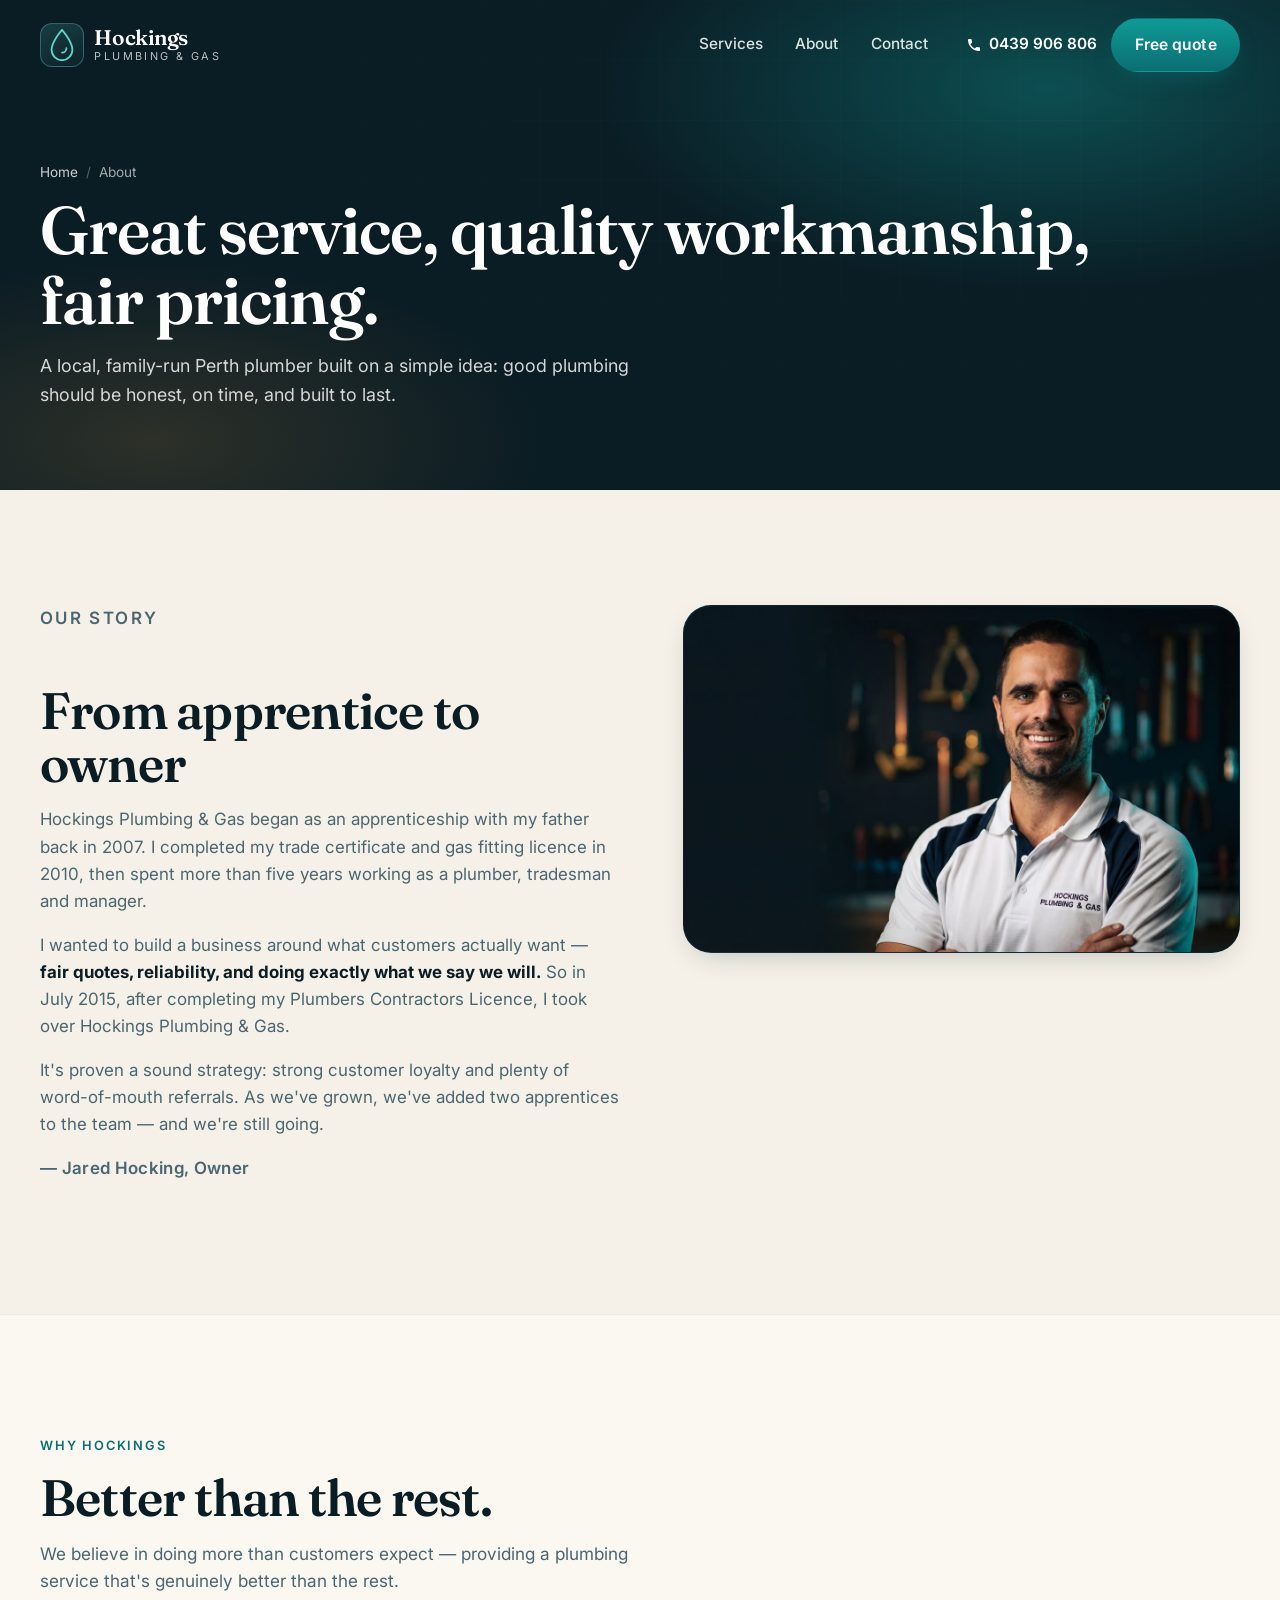
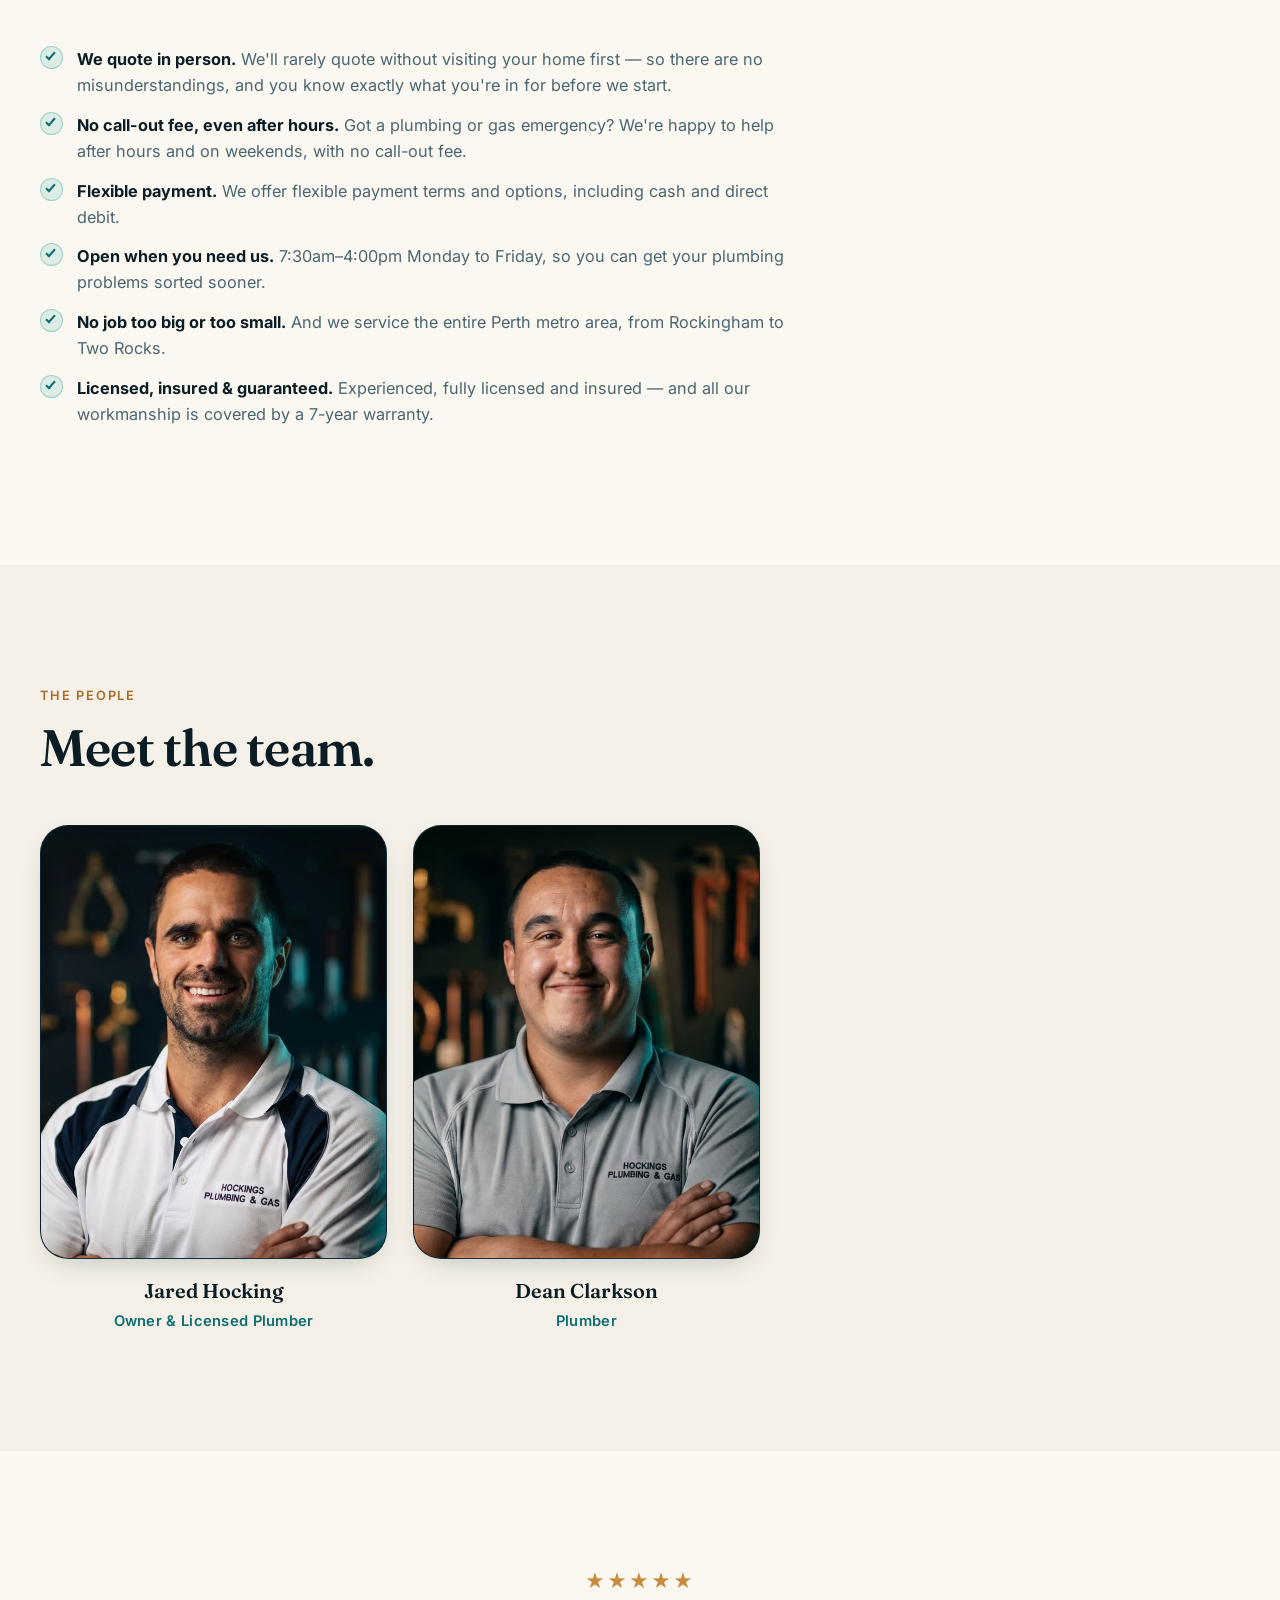
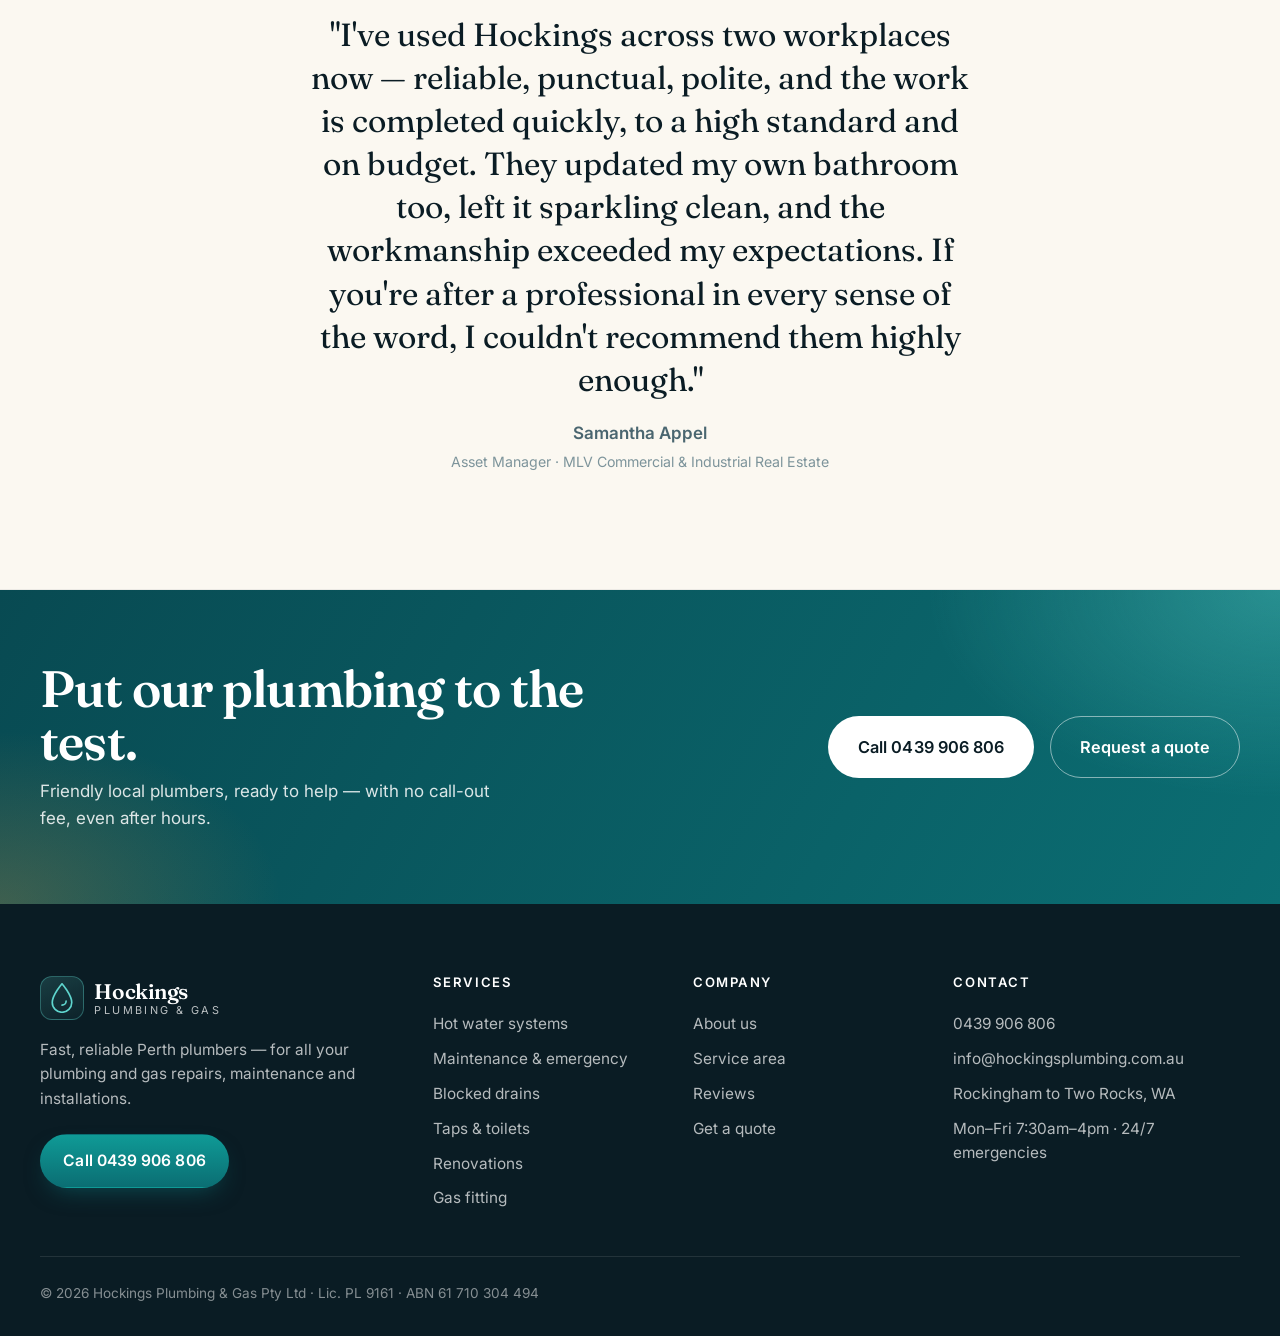
==== commit 38036d96: "Add files via upload" ====
--- a/about.html
+++ b/about.html
@@ -25,8 +25,6 @@
       <nav class="nav" aria-label="Primary">
         <a href="index.html#services">Services</a>
         <a href="about.html">About</a>
-        <a href="index.html#area">Service area</a>
-        <a href="index.html#reviews">Reviews</a>
         <a href="index.html#contact">Contact</a>
       </nav>
       <div class="header-cta">
@@ -41,8 +39,6 @@
     <div class="mobile-nav" id="mobileNav" aria-hidden="true">
       <a href="index.html#services">Services</a>
       <a href="about.html">About</a>
-      <a href="index.html#area">Service area</a>
-      <a href="index.html#reviews">Reviews</a>
       <a href="index.html#contact">Contact</a>
       <a class="btn btn-primary mobile-quote" href="index.html#contact">Get a free quote</a>
       <a class="phone-link" href="tel:+61439906806">Call 0439 906 806</a>
--- a/styles.css
+++ b/styles.css
@@ -204,14 +204,14 @@
   padding: 8rem 0 4.5rem; overflow: hidden; isolation: isolate;
   background: var(--ink);
 }
-.hero-media { position: absolute; inset: 0; z-index: -2; }
+.hero-media { position: absolute; inset: 0; z-index: -2; background: #04121a url('assets/hero-poster.jpg') center/cover no-repeat; }
 .hero-video { position: absolute; inset: 0; width: 100%; height: 100%; object-fit: cover; opacity: 0; transition: opacity .8s ease; }
 
-/* once the real video loads, reveal it and fade out the decorative fallback */
+/* the poster image is the always-on base; the video fades in only once it's truly playing,
+   so a paused/blocked video on mobile never shows a play button */
 .hero-media.has-video .hero-video { opacity: 1; }
-.hero-media.has-video .hero-aurora,
-.hero-media.has-video .hero-grid,
-.hero-media.has-video .bubbles { opacity: 0; transition: opacity .8s ease; pointer-events: none; }
+/* old animated fallback removed — the real poster image covers it */
+.hero-aurora, .hero-grid, .bubbles { display: none; }
 
 /* animated aurora water background (fallback until 3D video added) */
 .hero-aurora {
@@ -661,6 +661,9 @@
 /* ---------- gallery ---------- */
 .gallery { display: grid; grid-template-columns: repeat(auto-fit, minmax(180px, 1fr)); gap: .9rem; }
 .gallery .photo-frame { aspect-ratio: 4 / 3; min-height: 0; }
+/* single featured photo — keep it a tasteful size, centred */
+.gallery.single { grid-template-columns: 1fr; max-width: 760px; margin-inline: auto; }
+.gallery.single .photo-frame { aspect-ratio: 16 / 10; }
 
 /* ---------- team ---------- */
 .team-grid { display: grid; grid-template-columns: repeat(auto-fit, minmax(230px, 1fr)); gap: 1.6rem; max-width: 720px; }
@@ -719,3 +722,76 @@
 
 /* contact details — give the plain values (service area, hours) the same weight as the links */
 .contact-points li > div > span:not(.cp-label) { color: var(--ink); font-weight: 600; }
+
+/* =========================================================
+   TOUCH + MOBILE FIXES
+   ========================================================= */
+
+/* instant taps: kill the 300ms delay and the grey tap-flash */
+* { -webkit-tap-highlight-color: rgba(0,0,0,0); }
+a, button, .btn, .service-card, .nav-toggle, .fab-call, input, select, textarea { touch-action: manipulation; }
+
+/* on touch screens, drop hover lifts so the FIRST tap registers (no double-tap) */
+@media (hover: none) {
+  .service-card:hover { transform: none; box-shadow: var(--shadow-sm); border-color: var(--line-soft); }
+  .service-card:hover::before { transform: scaleX(0); }
+  .service-card:hover .service-icon { transform: none; }
+  .btn:hover, .review-card:hover, .feature-card:hover { transform: none; }
+  .nav a:hover { background: transparent; }
+  .service-card:active { transform: scale(.99); }
+}
+
+/* phones */
+@media (max-width: 760px) {
+  .hero { min-height: 92svh; padding: 6.5rem 0 3.2rem; }
+  .hero h1 { font-size: clamp(2.5rem, 12vw, 3.6rem); margin: .8rem 0 1rem; }
+  .hero-lede { font-size: 1.02rem; max-width: 100%; }
+  .hero-actions { gap: .7rem; margin: 1.5rem 0 1.4rem; }
+  .hero-actions .btn { flex: 1 1 100%; }
+  .hero-trust { gap: .9rem 1.2rem; }
+  .page-hero { padding-top: 7.5rem; }
+  .page-hero h1 { font-size: clamp(2rem, 8.5vw, 2.7rem); }
+  .section-head { margin-bottom: 2.2rem; }
+}
+
+/* tablets & small windows: use the hamburger before the top nav gets cramped */
+@media (max-width: 920px) {
+  .nav, .header-cta { display: none; }
+  .nav-toggle { display: flex; }
+}
+
+/* =========================================================
+   FEEDBACK ROUND 2 — owner intro + branded services
+   ========================================================= */
+
+/* ---- owner intro (home, high up) ---- */
+.owner-intro { background: var(--paper); }
+.owner-photo { position: relative; margin: 0; }
+.owner-badge {
+  position: absolute; left: 1rem; bottom: 1rem; z-index: 3;
+  display: flex; flex-direction: column; line-height: 1.25;
+  background: rgba(10,28,36,.6); backdrop-filter: blur(10px); -webkit-backdrop-filter: blur(10px);
+  border: 1px solid rgba(255,255,255,.18); border-radius: 14px;
+  padding: .6rem .95rem; color: #fff; box-shadow: var(--shadow);
+}
+.owner-badge-name { font-family: var(--display); font-weight: 600; font-size: 1.05rem; }
+.owner-badge-role { font-size: .76rem; color: var(--aqua); letter-spacing: .02em; }
+.owner-sign {
+  font-family: var(--display); font-style: italic; font-weight: 500;
+  font-size: 1.6rem; color: var(--teal-deep); margin: .1rem 0 1.4rem;
+}
+
+/* ---- services on brand: white cards on a deep-teal band ---- */
+.services {
+  background:
+    radial-gradient(75% 95% at 88% -8%, rgba(15,154,150,.22), transparent 60%),
+    linear-gradient(168deg, #0c2932 0%, var(--ink) 80%);
+  color: #fff;
+}
+.services .section-head h2 { color: #fff; }
+.services .section-head .accent { color: var(--aqua); }
+.services .section-head .eyebrow-dark { color: var(--copper-soft); }
+.services .section-sub { color: rgba(255,255,255,.74); }
+.services .service-card { border-color: rgba(255,255,255,.07); }
+.services .services-foot { color: rgba(255,255,255,.74); }
+.services .services-foot a { color: var(--aqua); }
